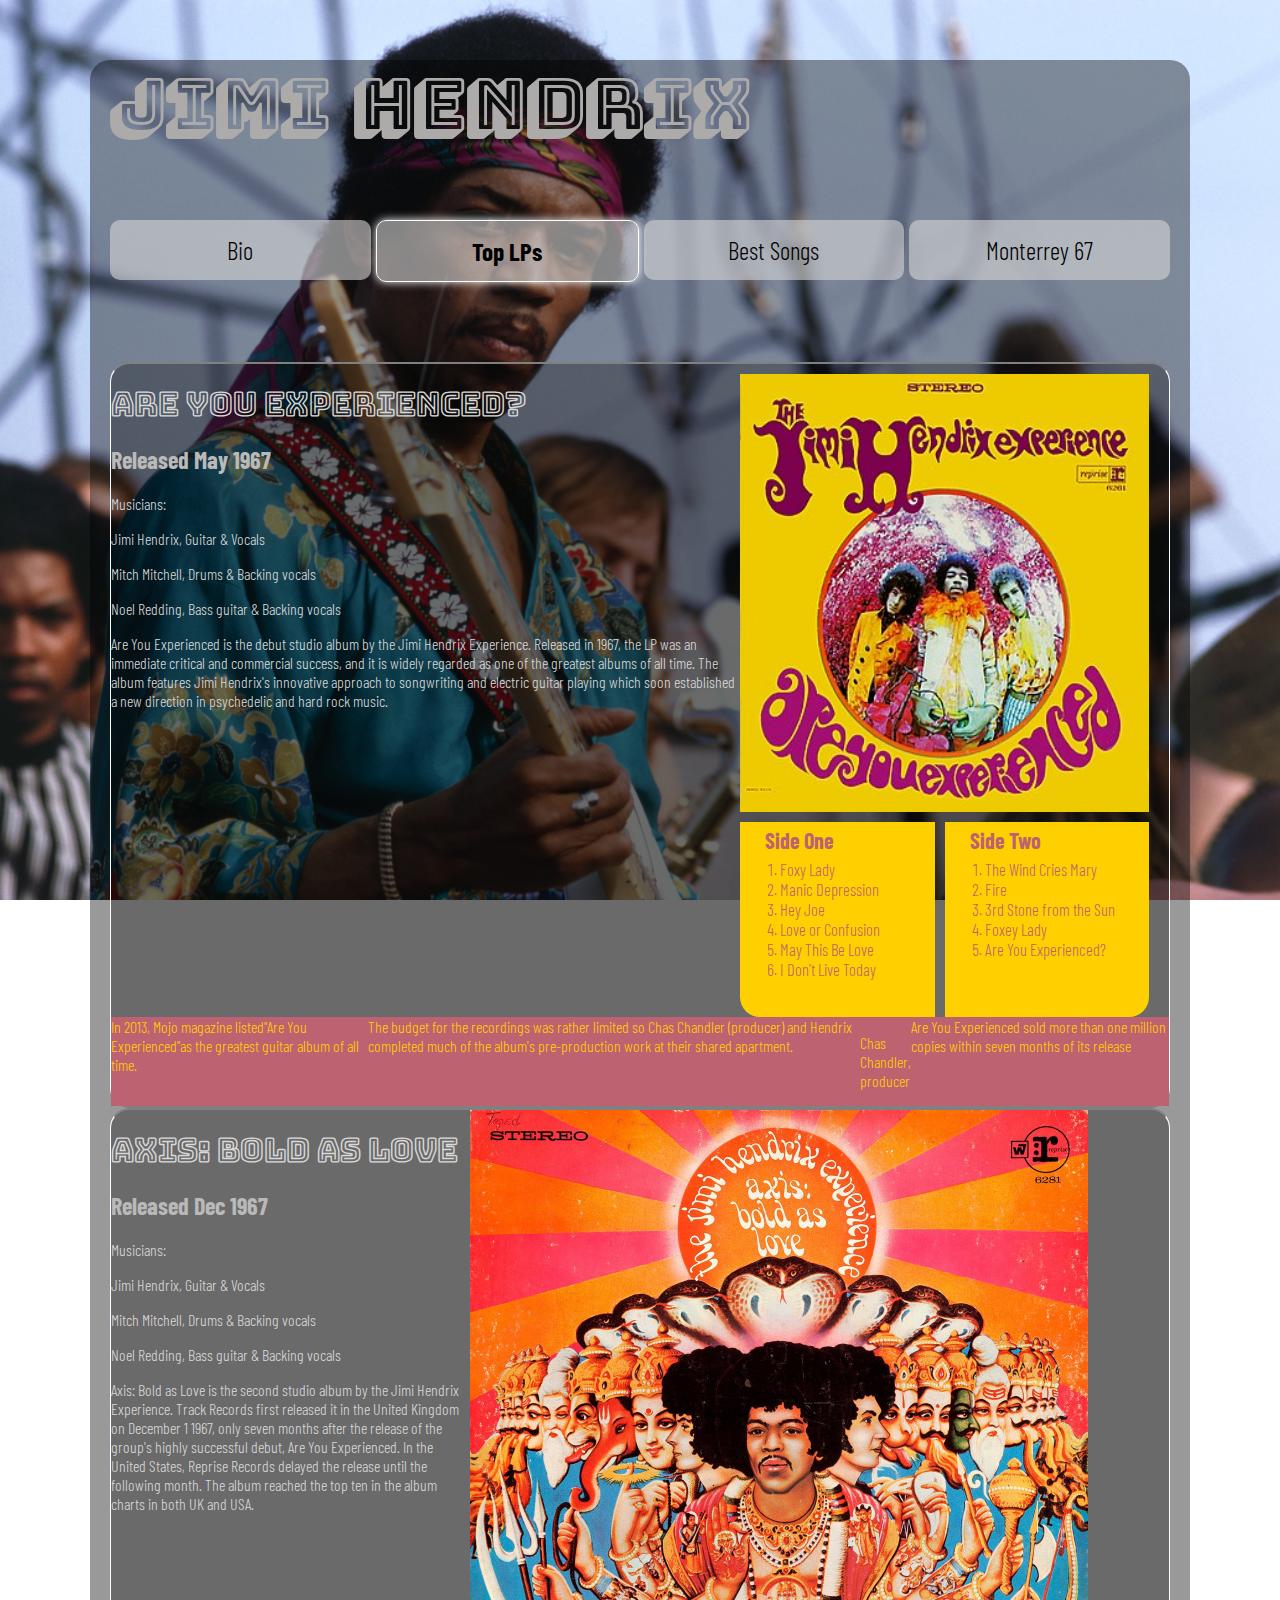
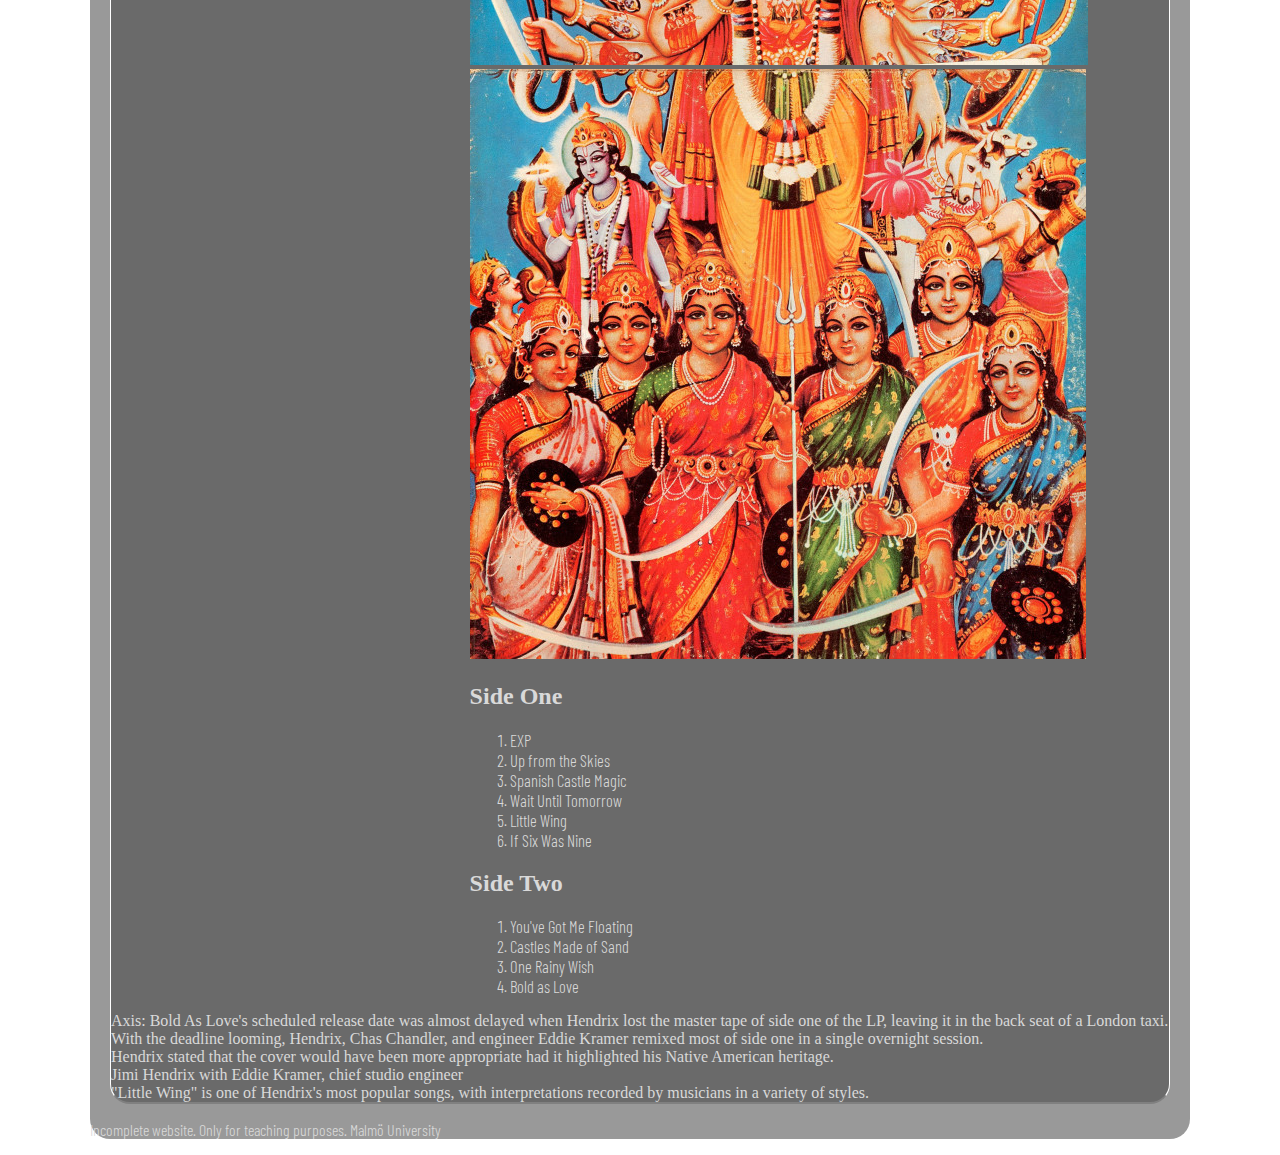
==== Sidan/test.html @ 6cd3d95d "Desktop version complete" ====
<!DOCTYPE html>
<html lang="en">

<head>
    <meta charset="UTF-8">
    <meta name="viewport" content="width=device-width, initial-scale=1.0">
    <title>Test</title>
    <link rel="stylesheet" href="test.css">
</head>

<body>

    <main>
        <h1>JIMI HENDRIX</h1>
        <nav>
            <div>Bio</div>
            <div>Top LPs</div>
            <div>Best Songs</div>
            <div>Monterrey 67</div>
        </nav>
        <div>
            <div>
                <div>
                    <section>
                        <h1>ARE YOU EXPERIENCED?</h1>
                        <h2>Released May 1967</h2>
                    </section>

                    <section>
                        <p>Musicians:</p>
                        <p>Jimi Hendrix, Guitar & Vocals</p>
                        <p>Mitch Mitchell, Drums & Backing vocals</p>
                        <p>Noel Redding, Bass guitar & Backing vocals</p>
                    </section>

                    <article>
                        <p>Are You Experienced is the debut studio album by the Jimi Hendrix Experience. Released in
                            1967,
                            the LP
                            was an immediate critical and commercial success, and it is widely regarded as one of the
                            greatest
                            albums of all time. The album features Jimi Hendrix's innovative approach to songwriting and
                            electric
                            guitar playing which soon established a new direction in psychedelic and hard rock music.
                        </p>
                    </article>
                </div>
                <section class="album1Songs">
                    <div>
                        <img src="images/album_cover_main_1.jpg"
                            alt="A picture of the Jimi Hendrix Experience album: Are You Experienced">
                    </div>

                    <div>

                        <h2>Side One</h2>
                        <ol>
                            <li>Foxy Lady</li>
                            <li>Manic Depression</li>
                            <li>Hey Joe</li>
                            <li>Love or Confusion</li>
                            <li>May This Be Love</li>
                            <li>I Don't Live Today</li>
                        </ol>
                    </div>
                    <div>
                        <h2>Side Two</h2>
                        <ol>
                            <li>The Wind Cries Mary</li>
                            <li>Fire</li>
                            <li>3rd Stone from the Sun</li>
                            <li>Foxey Lady</li>
                            <li>Are You Experienced?</li>
                        </ol>
                    </div>

                </section>

            </div>

            <section class="album1Info">
                <div>
                    In 2013, Mojo magazine listed"Are You Experienced"as the greatest guitar album of all time.
                </div>
                <div>
                    The budget for the recordings was rather limited so Chas Chandler (producer) and Hendrix
                    completed
                    much
                    of the album's pre-production work at their shared apartment.
                </div>
                <div>
                    <p>Chas Chandler, <br> producer</p>
                </div>
                <div>
                    Are You Experienced sold more than one million copies within seven months of its release
                </div>
            </section>
        </div>

        <div>
            <div>
                <div>
                    <section>
                        <h1>AXIS: BOLD AS LOVE</h1>
                        <h2>Released Dec 1967</h2>
                    </section>

                    <section>
                        <p>Musicians:</p>
                        <p>Jimi Hendrix, Guitar & Vocals</p>
                        <p>Mitch Mitchell, Drums & Backing vocals</p>
                        <p>Noel Redding, Bass guitar & Backing vocals</p>
                    </section>

                    <article>
                        <p>Axis: Bold as Love is the second studio album by the Jimi Hendrix Experience. Track Records
                            first
                            released it in the United Kingdom on December 1 1967, only seven months after the release of
                            the
                            group's highly successful debut, Are You Experienced. In the United States, Reprise Records
                            delayed
                            the release until the following month. The album reached the top ten in the album charts in
                            both
                            UK
                            and USA.</p>
                    </article>
                </div>
                <section class="album2Songs">
                    <div>
                        <img src="images/axis_1.jpg"
                            alt="A picture of the Jimi Hendrix Experience album: Axis: Bold as Love">
                            <img src="images/axis_2.jpg" alt="">
                    </div>
                    <div>
                        <h2>Side One</h2>
                        <ol>
                            <li>EXP</li>
                            <li>Up from the Skies</li>
                            <li>Spanish Castle Magic</li>
                            <li>Wait Until Tomorrow</li>
                            <li>Little Wing</li>
                            <li>If Six Was Nine</li>
                        </ol>
                    </div>
                    <div>
                        <h2>Side Two</h2>
                        <ol>
                            <li>You've Got Me Floating</li>
                            <li>Castles Made of Sand</li>
                            <li>One Rainy Wish</li>
                            <li>Bold as Love</li>
                        </ol>
                    </div>
            </div>
            </section>
            <section class="album2Info">
                <div>
                    Axis: Bold As Love's scheduled release date was almost delayed when Hendrix lost the master tape
                    of
                    side
                    one
                    of the LP, leaving it in the back seat of a London taxi. With the deadline looming, Hendrix,
                    Chas
                    Chandler,
                    and engineer Eddie Kramer remixed most of side one in a single overnight session.
                </div>
                <div>
                    Hendrix stated that the cover would have been more appropriate had it highlighted his Native
                    American
                    heritage.
                </div>
                <div>
                    Jimi Hendrix with Eddie Kramer, chief studio engineer
                </div>
                <div>
                    "Little Wing" is one of Hendrix's most popular songs, with interpretations recorded by musicians
                    in
                    a
                    variety of styles.
                </div>
            </section>
        </div>
        <p>Incomplete website. Only for teaching purposes. Malmö University</p>
    </main>

</body>

</html>
---- Sidan/test.css ----
/* General */

body {
    background-image: url(images/jimi_hendrix_main.jpg);
    background-attachment: fixed;
    background-size: cover;
    background-position: center;
    margin: 0;
}

@font-face {
    font-family: "BungeeShade";
    src: url(fonts/Bungee_Shade/BungeeShade-Regular.ttf);
}

@font-face {
    font-family: "BarlowCLight";
    src: url(fonts/Barlow_Condensed/BarlowCondensed-Light.ttf);
}

@font-face {
    font-family: "BarlowCBold";
    src: url(fonts/Barlow_Condensed/BarlowCondensed-Bold.ttf);
}

@font-face {
    font-family: "BungeeOutline";
    src: url(fonts/Bungee_Outline/BungeeOutline-Regular.ttf);
}



/* Main */

main {
    background-color: rgb(0, 0, 0, 0.4);
    margin-left: 90px;
    margin-right: 90px;
    margin-top: 60px;
    border-radius: 20px;
}



/* Main Title */

main>h1 {
    font-family: "BungeeShade";
    color: rgb(173, 170, 170);
    font-size: 70px;
    margin-left: 20px;
    margin-top: 0;
    padding-top: 10px;
    line-height: 1;
}



/* Nav */

nav {
    display: flex;
    gap: 5px;
    margin-top: 80px;
    margin-bottom: 80px;
}

nav>div {
    background-color: rgba(214, 214, 214, 0.6);
    flex-basis: 0;
    flex-grow: 1;
    height: 50px;
    display: flex;
    align-items: center;
    justify-content: center;
    border-radius: 10px;
    font-family: "BarlowCLight";
    font-size: 25px;
    padding: 5px;
}

nav>div:nth-of-type(1) {
    margin-left: 20px;
}

nav>div:nth-of-type(2) {
    font-family: "BarlowCBold";
    box-shadow: 0px 0px 10px white;
    border: 1px solid white;
}

nav>div:nth-of-type(4) {
    margin-right: 20px;
}



/* Content Section General */

main>div {
    border-left: 1px solid white;
    border-right: 1px solid white;
    border-top: 2px solid gray;
    border-bottom: 2px solid gray;
    background-color: rgb(0, 0, 0, 0.3);
    margin-left: 20px;
    margin-right: 20px;
    border-radius: 20px;
    color: rgb(217, 217, 217);

}

main>div>div {
    display: flex;
}

.album1Songs {
    width: 40%;
}

div>div>div {
    width: 60%;
}



/* Content Section Text */

div>section h1 {
    font-family: "BungeeOutline";
}

div>section>h2 {
    font-family: "BarlowCBold";
    color: rgb(185, 185, 185)
}

div p {
    font-family: "BarlowCLight";
}



/* Content Section Album */

.album1Songs>section {
    display: flex;
}

.album1Songs>div {
    background-color: rgb(255, 208, 0);
    color: rgb(189, 98, 113);
}

li {
    font-family: "BarlowCLight";
    font-size: 1.3vw;
}

.album1Songs>div {
    margin-top: 10px;
    
    grid-area: 1/ 1/ 2/ 3;
}

.album1Songs>div img {
    width: 100%;
    height: 100%;

}



.album1Songs{
    display: grid;
    grid-template-columns: 16vw 16vw;
    grid-template-rows: 35vw 16vw;
    margin-right: 10px;
    
}

.album1Songs>div:nth-of-type(2) {
    border-radius: 0 0 0 20px;
    grid-area: 2/ 1/ 2/ 1;
    margin-right: 10px;
    
    
   

}

.album1Songs>div:nth-of-type(3) {
    border-radius: 0 0 20px 0;
    grid-area: 2/ 2/ 2/ 2;
    
    
    

}

.album1Songs h2 {
    font-family: "BarlowCBold";
    font-size: 22px;
    margin-left: 25px;
    line-height: 0;


}



/* Content Section Info */

.album1Info div {
    background-color: rgb(189, 98, 113);
    color: rgb(255, 208, 0);
    font-family: "BarlowCLight";
}

.album1Info {
    display: flex;
}



/* Footer */

main>p {
    font-family: "BarlowCLight";
    color: rgb(217, 217, 217);
}
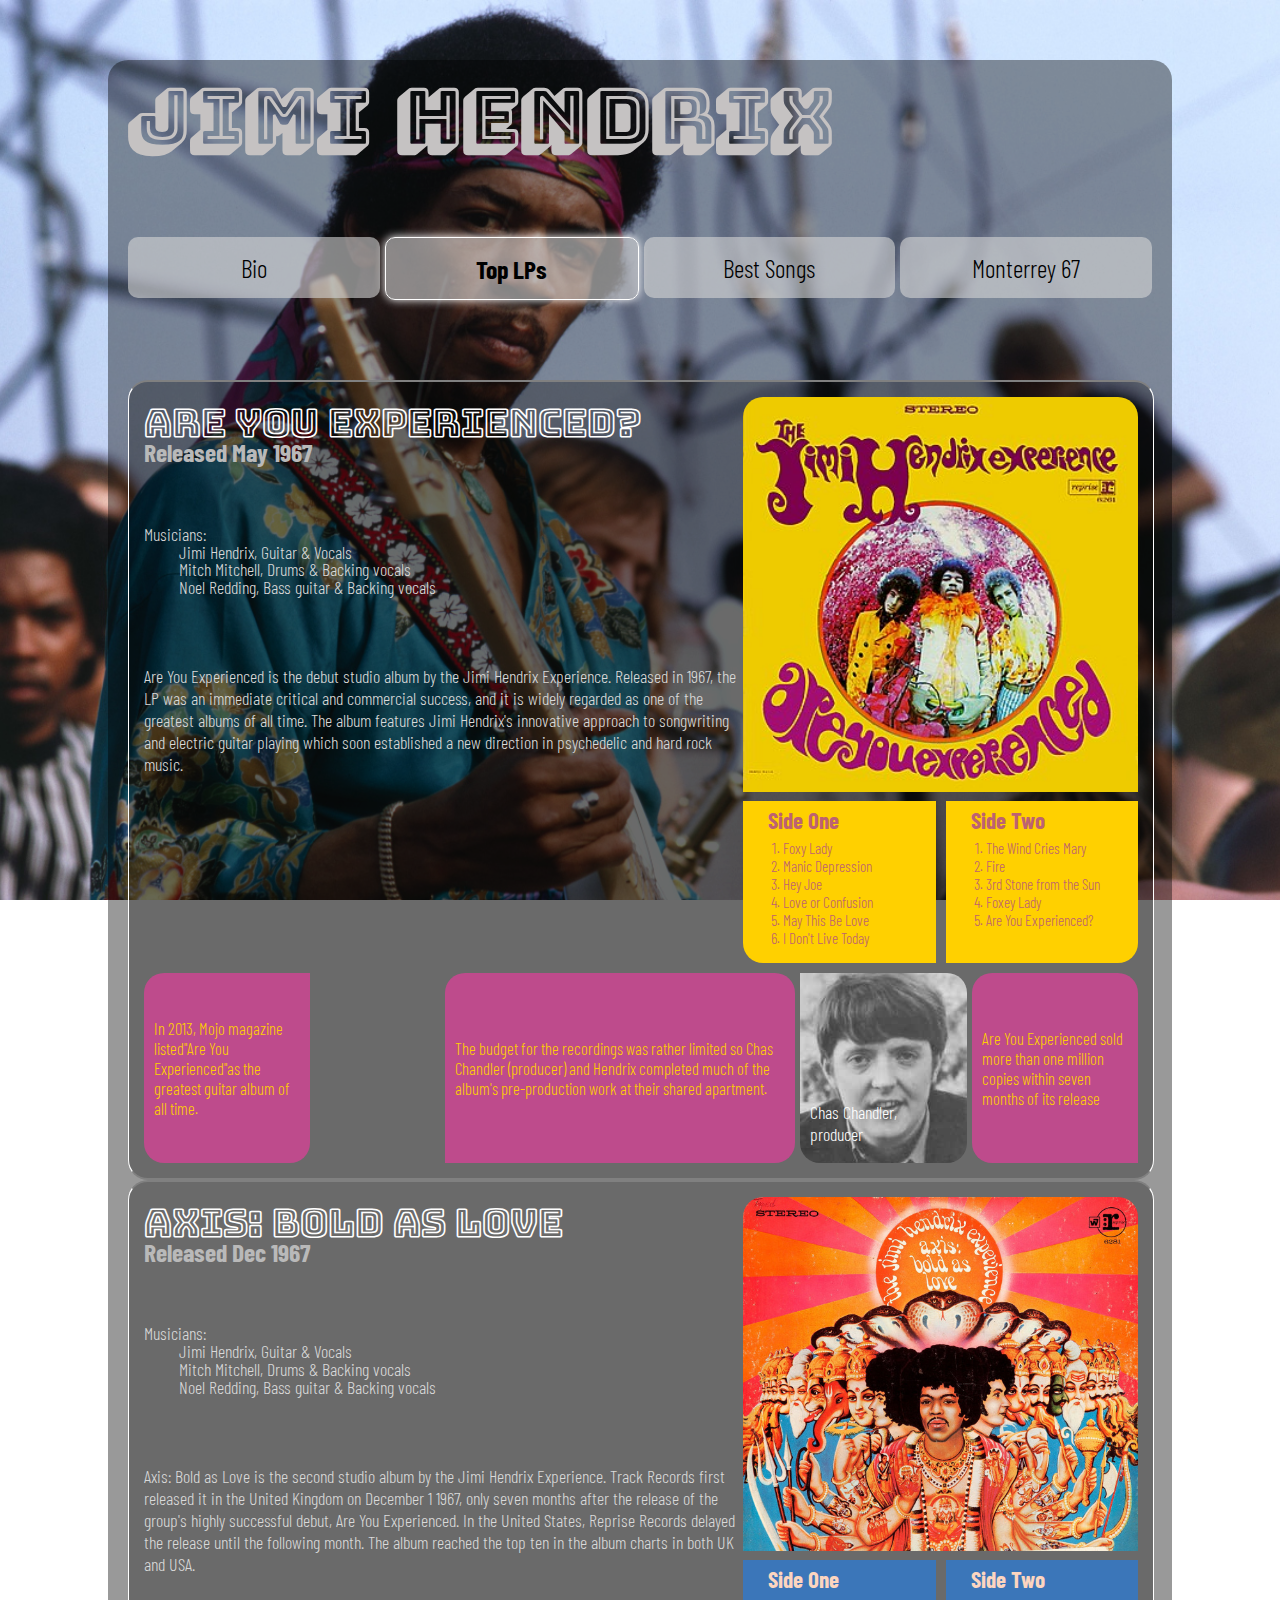
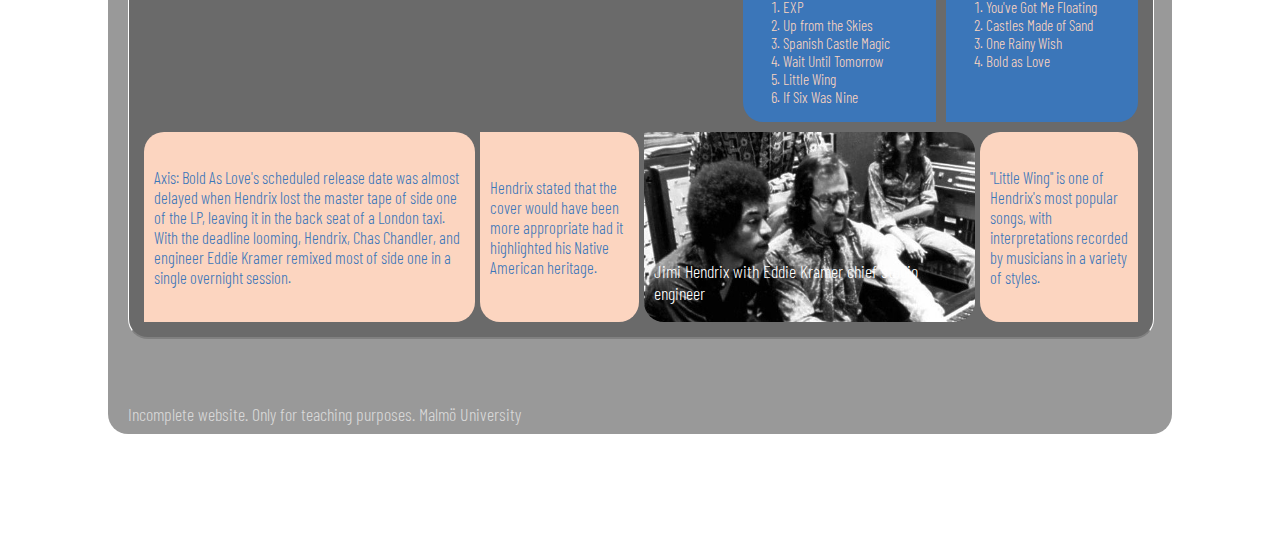
==== commit 3f67bc8a: "Responsiveness added" ====
--- a/Sidan/test.html
+++ b/Sidan/test.html
@@ -45,40 +45,41 @@
                         </p>
                     </article>
                 </div>
-                <section class="album1Songs">
+                <section class="albumSongs">
                     <div>
                         <img src="images/album_cover_main_1.jpg"
                             alt="A picture of the Jimi Hendrix Experience album: Are You Experienced">
+                        <img src="images/album_cover_back_1.jpg" alt="">
                     </div>
+                    <section>
+                        <div>
 
-                    <div>
-
-                        <h2>Side One</h2>
-                        <ol>
-                            <li>Foxy Lady</li>
-                            <li>Manic Depression</li>
-                            <li>Hey Joe</li>
-                            <li>Love or Confusion</li>
-                            <li>May This Be Love</li>
-                            <li>I Don't Live Today</li>
-                        </ol>
-                    </div>
-                    <div>
-                        <h2>Side Two</h2>
-                        <ol>
-                            <li>The Wind Cries Mary</li>
-                            <li>Fire</li>
-                            <li>3rd Stone from the Sun</li>
-                            <li>Foxey Lady</li>
-                            <li>Are You Experienced?</li>
-                        </ol>
-                    </div>
-
+                            <h2>Side One</h2>
+                            <ol>
+                                <li>Foxy Lady</li>
+                                <li>Manic Depression</li>
+                                <li>Hey Joe</li>
+                                <li>Love or Confusion</li>
+                                <li>May This Be Love</li>
+                                <li>I Don't Live Today</li>
+                            </ol>
+                        </div>
+                        <div>
+                            <h2>Side Two</h2>
+                            <ol>
+                                <li>The Wind Cries Mary</li>
+                                <li>Fire</li>
+                                <li>3rd Stone from the Sun</li>
+                                <li>Foxey Lady</li>
+                                <li>Are You Experienced?</li>
+                            </ol>
+                        </div>
+                    </section>
                 </section>
 
             </div>
 
-            <section class="album1Info">
+            <section class="albumInfo">
                 <div>
                     In 2013, Mojo magazine listed"Are You Experienced"as the greatest guitar album of all time.
                 </div>
@@ -89,7 +90,7 @@
                     of the album's pre-production work at their shared apartment.
                 </div>
                 <div>
-                    <p>Chas Chandler, <br> producer</p>
+                    <p>Chas Chandler, <br> producer </p>
                 </div>
                 <div>
                     Are You Experienced sold more than one million copies within seven months of its release
@@ -125,35 +126,37 @@
                             and USA.</p>
                     </article>
                 </div>
-                <section class="album2Songs">
+                <section class="albumSongs">
                     <div>
                         <img src="images/axis_1.jpg"
                             alt="A picture of the Jimi Hendrix Experience album: Axis: Bold as Love">
-                            <img src="images/axis_2.jpg" alt="">
+                        <img src="images/axis_2.jpg" alt="">
                     </div>
-                    <div>
-                        <h2>Side One</h2>
-                        <ol>
-                            <li>EXP</li>
-                            <li>Up from the Skies</li>
-                            <li>Spanish Castle Magic</li>
-                            <li>Wait Until Tomorrow</li>
-                            <li>Little Wing</li>
-                            <li>If Six Was Nine</li>
-                        </ol>
-                    </div>
-                    <div>
-                        <h2>Side Two</h2>
-                        <ol>
-                            <li>You've Got Me Floating</li>
-                            <li>Castles Made of Sand</li>
-                            <li>One Rainy Wish</li>
-                            <li>Bold as Love</li>
-                        </ol>
-                    </div>
+                    <section id="songs2">
+                        <div>
+                            <h2>Side One</h2>
+                            <ol>
+                                <li>EXP</li>
+                                <li>Up from the Skies</li>
+                                <li>Spanish Castle Magic</li>
+                                <li>Wait Until Tomorrow</li>
+                                <li>Little Wing</li>
+                                <li>If Six Was Nine</li>
+                            </ol>
+                        </div>
+                        <div>
+                            <h2>Side Two</h2>
+                            <ol>
+                                <li>You've Got Me Floating</li>
+                                <li>Castles Made of Sand</li>
+                                <li>One Rainy Wish</li>
+                                <li>Bold as Love</li>
+                            </ol>
+                        </div>
+                    </section>
+                </section>
             </div>
-            </section>
-            <section class="album2Info">
+            <section id="info2" class="albumInfo">
                 <div>
                     Axis: Bold As Love's scheduled release date was almost delayed when Hendrix lost the master tape
                     of
@@ -170,7 +173,7 @@
                     heritage.
                 </div>
                 <div>
-                    Jimi Hendrix with Eddie Kramer, chief studio engineer
+                    <p> Jimi Hendrix with Eddie Kramer chief studio engineer</p>
                 </div>
                 <div>
                     "Little Wing" is one of Hendrix's most popular songs, with interpretations recorded by musicians
--- a/Sidan/test.css
+++ b/Sidan/test.css
@@ -34,10 +34,13 @@
 
 main {
     background-color: rgb(0, 0, 0, 0.4);
-    margin-left: 90px;
-    margin-right: 90px;
+    margin-left: auto;
+    margin-right: auto;
+    margin-bottom: 100px;
     margin-top: 60px;
     border-radius: 20px;
+    width: 80vw;
+    padding: 20px;
 }
 
 
@@ -46,11 +49,9 @@
 
 main>h1 {
     font-family: "BungeeShade";
-    color: rgb(173, 170, 170);
-    font-size: 70px;
-    margin-left: 20px;
+    color: rgb(197, 194, 194);
+    font-size: 6vw;
     margin-top: 0;
-    padding-top: 10px;
     line-height: 1;
 }
 
@@ -69,19 +70,16 @@
     background-color: rgba(214, 214, 214, 0.6);
     flex-basis: 0;
     flex-grow: 1;
-    height: 50px;
+    height: 4vw;
     display: flex;
     align-items: center;
     justify-content: center;
     border-radius: 10px;
     font-family: "BarlowCLight";
-    font-size: 25px;
+    font-size: 2vw;
     padding: 5px;
 }
 
-nav>div:nth-of-type(1) {
-    margin-left: 20px;
-}
 
 nav>div:nth-of-type(2) {
     font-family: "BarlowCBold";
@@ -89,8 +87,27 @@
     border: 1px solid white;
 }
 
-nav>div:nth-of-type(4) {
-    margin-right: 20px;
+
+
+
+nav>div:nth-of-type(1):hover {
+    background-color:rgba(28, 27, 27, 0.6);
+    color: white;
+    cursor: pointer;
+}
+
+nav>div:nth-of-type(3):hover {
+    background-color:rgba(28, 27, 27, 0.6);
+    color: white;
+    cursor: pointer;
+
+}
+
+nav>div:nth-of-type(4):hover {
+    background-color:rgba(28, 27, 27, 0.6);
+    color: white;
+    cursor: pointer;
+
 }
 
 
@@ -103,10 +120,12 @@
     border-top: 2px solid gray;
     border-bottom: 2px solid gray;
     background-color: rgb(0, 0, 0, 0.3);
-    margin-left: 20px;
-    margin-right: 20px;
     border-radius: 20px;
     color: rgb(217, 217, 217);
+    overflow: hidden;
+    width: 100%;
+
+
 
 }
 
@@ -114,13 +133,15 @@
     display: flex;
 }
 
-.album1Songs {
+.albumSongs {
     width: 40%;
 }
 
 div>div>div {
     width: 60%;
-}
+
+}
+
 
 
 
@@ -128,79 +149,144 @@
 
 div>section h1 {
     font-family: "BungeeOutline";
+    color: rgb(255, 255, 255);
+    font-size: 3vw;
+    line-height: 0;
+    padding-top: 15px;
+
 }
 
 div>section>h2 {
     font-family: "BarlowCBold";
-    color: rgb(185, 185, 185)
+    color: rgb(185, 185, 185);
+    line-height: 0;
+    padding-top: 4px;
+    padding-bottom: 60px;
+    font-size: 2vw;
+
 }
 
 div p {
     font-family: "BarlowCLight";
-}
-
+    font-size: 1.4vw;
+
+}
+
+div>div>div {
+    margin-left: 15px;
+}
+
+div>section:nth-of-type(2) p {
+    line-height: 0;
+}
+
+div>section:nth-of-type(2)>p:nth-of-type(2) {
+    margin-left: 35px;
+}
+
+div>section:nth-of-type(2)>p:nth-of-type(3) {
+    margin-left: 35px;
+}
+
+div>section:nth-of-type(2)>p:nth-of-type(4) {
+    margin-left: 35px;
+    padding-bottom: 60px;
+}
+
+article {
+    margin-right: 5px;
+
+}
 
 
 /* Content Section Album */
 
-.album1Songs>section {
-    display: flex;
-}
-
-.album1Songs>div {
+.albumSongs>section {
+    display: flex;
+}
+
+.albumSongs>section>div {
     background-color: rgb(255, 208, 0);
     color: rgb(189, 98, 113);
 }
 
+#songs2>div {
+    background-color: rgb(59, 118, 185);
+    color: rgb(252, 213, 192);
+}
+
 li {
     font-family: "BarlowCLight";
-    font-size: 1.3vw;
-}
-
-.album1Songs>div {
-    margin-top: 10px;
+    font-size: 1.2vw;
+}
+
+.albumSongs>div {
+    margin-top: 15px;
+    margin-right: 15px;
+    position: relative;
     
-    grid-area: 1/ 1/ 2/ 3;
-}
-
-.album1Songs>div img {
+}
+
+.albumSongs>div img:nth-of-type(1) {
     width: 100%;
+    border-radius: 20px 20px 0 0;
+    transition: 1s ;
     height: 100%;
-
-}
-
-
-
-.album1Songs{
-    display: grid;
-    grid-template-columns: 16vw 16vw;
-    grid-template-rows: 35vw 16vw;
-    margin-right: 10px;
+}
+
+.albumSongs>div img:nth-of-type(2) {
+    width: 100%;
+    border-radius: 20px 20px 0 0;
+    position: absolute;
+    top: 0;
+    right: 0;
+    left: 0;
+    bottom: 0;
+    opacity: 0;
+    height: 99%;
+    transition: 1s ;
+}
+
+.albumSongs>div:hover>img:nth-of-type(1) {
+   opacity: 0;
+} 
+
+.albumSongs>div:hover>img:nth-of-type(2) {
+    opacity: 1;;
+ } 
+     
     
-}
-
-.album1Songs>div:nth-of-type(2) {
+
+
+section>section {
+    gap: 10px;
+    margin-right: 15px;
+    margin-top: 5px;
+    margin-bottom: 10px;
+
+}
+
+section>section>div:nth-of-type(1) {
     border-radius: 0 0 0 20px;
-    grid-area: 2/ 1/ 2/ 1;
-    margin-right: 10px;
-    
-    
-   
-
-}
-
-.album1Songs>div:nth-of-type(3) {
+    width: 18vw;
+
+
+
+
+}
+
+section>section>div:nth-of-type(2) {
     border-radius: 0 0 20px 0;
-    grid-area: 2/ 2/ 2/ 2;
-    
-    
-    
-
-}
-
-.album1Songs h2 {
+    width: 18vw;
+
+
+
+
+}
+
+.albumSongs>section h2 {
     font-family: "BarlowCBold";
-    font-size: 22px;
+    font-size: 1.8vw;
     margin-left: 25px;
     line-height: 0;
 
@@ -209,17 +295,124 @@
 
 
 
+
+
 /* Content Section Info */
 
-.album1Info div {
-    background-color: rgb(189, 98, 113);
+.albumInfo div {
+    background-color: rgb(190, 75, 140);
     color: rgb(255, 208, 0);
     font-family: "BarlowCLight";
-}
-
-.album1Info {
-    display: flex;
-}
+    display: flex;
+    justify-content: center;
+    align-items: center;
+    font-size: 1.3vw;
+
+
+
+}
+
+#info2>div {
+    background-color: rgb(252, 213, 192);
+    color: rgb(59, 118, 185);
+
+}
+
+.albumInfo {
+    display: flex;
+    height: 180px;
+    gap: 5px;
+    margin-left: 15px;
+    margin-right: 15px;
+    margin-bottom: 25px;
+
+
+
+
+
+
+}
+
+.albumInfo>div:nth-of-type(1) {
+    width: 12vw;
+    border-radius: 20px 0 20px 20px;
+    padding: 0px 10px 0px 10px;
+    margin-right: 130px;
+    height: 190px;
+
+}
+
+.albumInfo>div:nth-of-type(2) {
+    width: 27vw;
+    border-radius: 20px 20px 20px 0;
+    padding: 0px 10px 0px 10px;
+    height: 190px;
+}
+
+.albumInfo>div:nth-of-type(3) {
+    width: 12vw;
+    border-radius: 0 20px 20px 20px;
+    padding: 0px 10px 0px 10px;
+    background-image: url(images/chas_chandler.jpg);
+    background-position: center;
+    background-size: cover;
+    display: flex;
+    justify-content: start;
+    align-items: end;
+    color: white;
+    height: 190px;
+}
+
+.albumInfo>div:nth-of-type(4) {
+    width: 12vw;
+    border-radius: 20px 20px 0 20px;
+    padding: 0px 10px 0px 10px;
+    height: 190px;
+}
+
+
+
+#info2>div:nth-of-type(1) {
+    width: 27vw;
+    border-radius: 20px 20px 20px 0;
+    padding: 0px 10px 0px 10px;
+    height: 190px;
+    margin-right: 0;
+
+}
+
+#info2>div:nth-of-type(2) {
+    width: 12vw;
+    border-radius: 0 20px 20px 20px;
+    padding: 0px 10px 0px 10px;
+    height: 190px;
+}
+
+#info2>div:nth-of-type(3) {
+    width: 27vw;
+    border-radius: 0 20px 20px 20px;
+    padding: 0px 10px 0px 10px;
+    background-image: url(images/jimi_eddie.jpg);
+    background-position: center;
+    background-size: cover;
+    display: flex;
+    justify-content: start;
+    align-items: end;
+    color: white;
+    height: 14vw;
+    height: 190px;
+}
+
+#info2>div:nth-of-type(4) {
+    width: 12vw;
+    border-radius: 20px 20px 0 20px;
+    padding: 0px 10px 0px 10px;
+    height: 190px;
+}
+
+
+
+
 
 
 
@@ -228,4 +421,8 @@
 main>p {
     font-family: "BarlowCLight";
     color: rgb(217, 217, 217);
-}
+    font-size: 1.4vw;
+    line-height: 0;
+    margin-bottom: 0;
+    margin-top: 75px;
+}